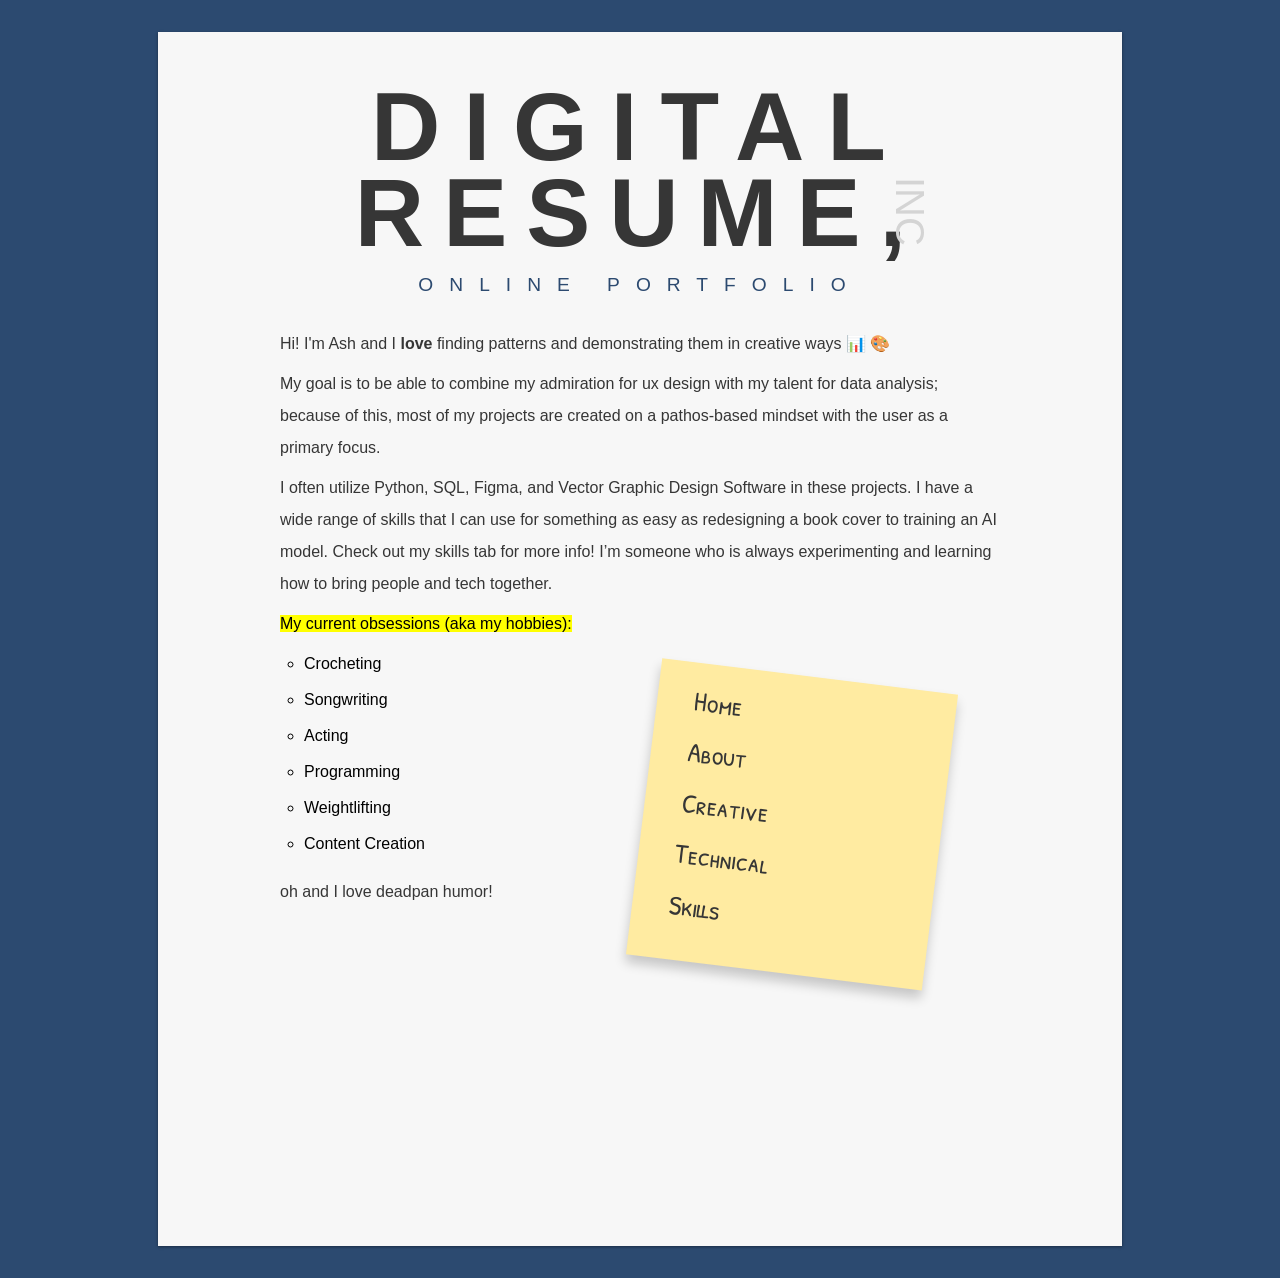
==== index.html @ c053ef1e "Update index.html" ====
<!DOCTYPE html>
<html>

<head>
  <!-- Written Font-->
  <style>
    @import url('https://fonts.googleapis.com/css2?family=Patrick+Hand+SC&display=swap');
  </style>
  <link rel="stylesheet" href="style.css">
  <title>Welcome To: Digital Resume Inc.</title>
</head>

<body>
  <div class="paper">
    <!-- logo -->
    <div class="title">
      <h1 class="title_top">DIGITAL</h1>
      <div class="title_bottom">
        <h1>RESUME,</h1>
        <span class="inc">INC</span>
      </div>
      <p class="subtitle">ONLINE PORTFOLIO</p>
    </div>
    <!-- about text and sticky note links-->
    <div class="text_box">
      <p>Hi! I'm Ash and I <b>love</b> finding patterns and demonstrating them in creative ways 📊 🎨</p>
      <p> My goal is to be able to combine my admiration for ux design with my talent for data analysis; because of
        this, most of my projects are created on a pathos-based mindset
        with the user as a primary focus.</p>
      <p>I often utilize Python, SQL, Figma, and Vector Graphic Design Software in these projects. 
        I have a wide range of skills that I can use for something as easy as redesigning a book cover to training
        an AI model. Check out my skills tab for more info!
        I’m someone who is always experimenting and learning how to bring people and tech together.</p>
      <p><mark>My current obsessions (aka my hobbies):</mark></p>
      <ul>
        <li>Crocheting</li>
        <li>Songwriting</li>
        <li>Acting</li>
        <li>Programming</li>
        <li>Weightlifting</li>
        <li>Content Creation</li>
      </ul>
      <p>oh and I love deadpan humor!</p>

      <div class="stickynote note_pos">
        <ul>
          <li><a href="home.html">Home</a></li>
          <li><a href="#" class="modalLink" data-modal="aboutModal">About</a></li>
          <li><a href="#" class="modalLink" data-modal="createModal">Creative</a></li>
          <li><a href="#" class="modalLink" data-modal="techModal">Technical</a></li>
          <li><a href="#" class="modalLink" data-modal="skillModal">Skills</a></li>
        </ul>
      </div>
    </div>


    <!--- modal information for each link ---->

    <!-- about modal -->
    <div id="aboutModal" class="modal">
      <div class="rings">
        <img src="images/design/notepad.svg" class="rings-img">
        <div class="pad_modal">
          <span class="close">&times;</span>
          <div class="about_container">
            <h2>About Me</h2>
            <div class="image_crop">
              <img src="images/about/me.jpg" class="image_shape">
            </div>
            <p>What a curious cat! My A4 sheet wasn't enough so you had to look through my office supplies. Well...
              if you haven't guessed already, this portfolio is based on <i>the Office</i> (not the UK version, never
              the UK
              version). <mark style="background: skyblue">Why?</mark><br>〰〰〰〰〰〰〰〰〰〰〰〰〰〰<br> Because I wanted my
              portfolio to showcase who I am and since this show makes up about 40% of my humor, I figured
              it would be a great theme to do. Also, this photo is my favorite photo. It's one of the very few times my
              hair
              is cooperating and I'm wearing my favorite brown overalls. It also helped that I got to eat many
              strawberries 🍓 this day.<br>〰〰〰〰〰〰〰〰〰〰〰〰〰〰〰〰〰〰〰〰〰〰〰〰〰〰〰〰〰<br>
              <b>Now enough about me.</b> Tell me about yourself... do you like bears, beets, or <i>Battlestar
                Galactica</i>?
            </p>
          </div>
        </div>
      </div>
    </div>

    <!-- creative modal -->
    <div id="createModal" class="modal">
      <div class="folder">
        <span class="close">&times;</span>
        <div class="crease"></div>
        <div class="todonote todo_pos">
          <p>This includes all my creative projects. Which mostly consist of photo editing,
            video editng, vector graphic design, ux design, and content creation. Enjoy!</p>
        </div>
        <div class="gallery">


          <div class="paper_modal">
            <div class="folder_details">
              <h2>App Recreation</h2>
              <div class="paper_image">
                <img src="images/creative/ash_7.png">
                <img src="images/creative/ash_8.png">
                <img src="images/creative/ash_9.png">
                <img src="images/creative/ash_10.png">
              </div>
              <p>I recreated my favorite (and most used) applications with vector graphic design software such as, Adobe
                Illustrator</p>
            </div>
          </div>

          <div class="paper_modal">
            <div class="folder_details">
              <h2>Clickbait Thumbnail</h2>
              <div class="paper_image">
                <img src="images/creative/ash_2.jpeg">
              </div>
              <p>I decided to practice making click-bait thumbnails as I kept seeing these type of thumbnails rise in popularity amongst YouTube content creators</p>
            </div>
          </div>

          <div class="paper_modal">
            <div class="folder_details">
              <h2>Club Invite</h2>
              <div class="paper_image">
                <img src="images/creative/ash_1.jpeg">
              </div>
              <p>I designed a university extracurricular invitation for a game development group.</p>
            </div>
          </div>


          <div class="paper_modal">
            <div class="folder_details">
              <h2>Advertisement Glow-up</h2>
              <div class="paper_image">
                <img src="images/creative/fizz.jpeg">
                <img src="images/creative/ash_3.png">
              </div>
              <p>I turned a regular image into a modernized advertisement utilizing internet slang that was popular at the time. I would like to note that on the next
                version, I plan on re-coloring it to make it pop more.</p>
            </div>
          </div>


          <div class="paper_modal">
            <div class="folder_details">
              <h2>Hello from Thailand</h2>
              <div class="paper_image">
                <img src="images/creative/ash_4.png">
              </div>
              <p>A more personal project of mine, where I created post-cards for the places I've traveled to. It's a
                great way for me to productively reminisce.</p>
            </div>
          </div>


          <div class="paper_modal">
            <div class="folder_details">
              <h2>Movie Ticket</h2>
              <div class="paper_image">
                <img src="images/creative/ash_6.png">
              </div>
              <p>Something about that old technicolor trailer we all know -- the one with the dancing refreshments and popcorn bucket -- or those old vintage movie posters where the colors popped in all the right places.
                I wanted to make something that gave me that same other-world experience.</p>
            </div>
          </div>


          <div class="paper_modal">
            <div class="folder_details">
              <h2>DiDi Movie Poster</h2>
              <div class="paper_image">
                <img src="images/creative/ash_5.png">
              </div>
              <p>I'm an avid cinema watcher so I designed a movie poster for DiDi, a coming-of-age movie that made me cry (but in a good way).</p>
            </div>
          </div>



        </div>
      </div>
    </div>



    <!-- technical modal -->
    <div id="techModal" class="modal">
      <div class="folder">
        <span class="close">&times;</span>
        <div class="crease"></div>
        <div class="todonote todo_pos">
          <p>This includes all my technical projects. Which mostly consist of web design and data analysis
            with Figma, Tableau, SQL, Python, and Jupyter. Enjoy!</p>
        </div>
        <div class="gallery">

          <div class="paper_modal">
            <div class="folder_details">
              <h2>Exploring Entertainment</h2>
              <div class="paper_image">
                <img src="images/technical/eda_1.png">
              </div>
              <p>This analysis explores Netflix’s media catalog and uncovers patterns in genre distribution, release
                strategies, and content priorities. Read more <a href="https://github.com/soyshlee/Netflix_EDA" target="_blank" rel="noopener noreferrer">here</a>.</p>
            </div>
          </div>

          <div class="paper_modal">
            <div class="folder_details">
              <h2>Raining Cats and Dogs</h2>
              <div class="paper_image">
                <img src="images/technical/catsanddogs.png">
              </div>
              <p>I created a Tableau dashboard that analyzed the patterns between
                population growth and pet ownership in the U.S. You can explore the dashboard by
                clicking <a href="https://public.tableau.com/app/profile/soyshlee/viz/RainingCatsandDogs_17750678842780/Dashboard2" target="_blank" rel="noopener noreferrer">here</a>.</p>
            </div>
          </div>

          <div class="paper_modal">
            <div class="folder_details">
              <h2>"The Office" Inspired Online Portfolio</h2>
              <div class="paper_image">
                <img src="images/technical/portfolio.png">
              </div>
              <p>I challenged myself to create my own online portfolio. This was a fun project that challenged me to
                utilize Figma to design and HTML/CSS/Javascript to create the layout of my website. Explore more with the repository by clicking <a href="https://github.com/soyshlee/soyshlee.github.io" target="_blank" rel="noopener noreferrer">here</a>.</p>
            </div>
          </div>

          <div class="paper_modal">
            <div class="folder_details">
              <h2>Funguy Game Development and Asset Creation</h2>
              <div class="paper_image">
                <img src="images/technical/fungi_2.png">
                <img src="images/technical/fungi_3.png">
              </div>
              <p>Here I coded, designed, and created 2-D game assets for a collaborative fungi inspired Unity game called, "Not a Fun Guy".</p>
            </div>
          </div>

        </div>
      </div>
    </div>

    <!-- skills modal -->
    <div id="skillModal" class="modal">
      <div class="rings">
        <img src="images/design/notepad.svg" class="rings-img">
        <div class="pad_modal">
          <span class="close">&times;</span>
          <h2>Software</h2>
          <div class="skillset_container">
            <div class="skillset_box">HTML</div>
            <div class="skillset_box">SQL</div>
            <div class="skillset_box">Python</div>
            <div class="skillset_box">Jupyter Notebooks</div>
            <div class="skillset_box">Github</div>
            <div class="skillset_box">Figma</div>
            <div class="skillset_box">Tableau</div>
            <div class="skillset_box">Microsoft Office Suite</div>
            <div class="skillset_box">Google Workspace</div>
            <div class="skillset_box">Adobe Photoshop/Affinity Photo</div>
            <div class="skillset_box">Adobe Illustrator/Affinity Photo</div>
            <div class="skillset_box">Adobe Premiere/Final Cut Pro</div>
          </div>

          <h2>Expertise</h2>
          <div class="skillset_container">
            <div class="skillset_box">Querying and Data Management</div>
            <div class="skillset_box">Experimentation and A/B Testing</div>
            <div class="skillset_box">Data Cleaning and CSV Handling</div>
            <div class="skillset_box">Project Management</div>
            <div class="skillset_box">Team Management</div>
            <div class="skillset_box">Time Management</div>
            <div class="skillset_box">Content Creation</div>
          </div>
          <h2>Certifications</h2>
          <div class="skillset_container">
            <div class="skillset_box">Foundations of User Experience Design </div>
            <div class="skillset_box">Start the UX Design Process: Empathize, Define, and Ideate</div>
            <div class="skillset_box">SQL for Data Science</div>
            <div class="skillset_box">Introduction to Front End Development</div>
            <div class="skillset_box">Authorized Temporary/Substitute Teacher</div>
            <div class="skillset_box">Level 3 Teaching English as a Foreign Language (TEFL)</div>
          </div>
          <h2>Language</h2>
          <div class="skillset_container">
            <div class="skillset_box">English</div>
            <div class="skillset_box">Spanish</div>
          </div>
        </div>
      </div>
    </div>

    <script src="modal.js"></script>

</body>


</html>
---- style.css ----
/* this affects the entire document */
* {
  margin: 0;
  padding: 0;
}

body {
  display: flex;
  justify-content: center;
  align-items: center;
  background-color: #2C4A70;
  min-height: 100vh;
  padding: 2rem;
  font-family: Verdana, Geneva, Tahoma, sans-serif;
}

/* paper container */
.paper {
  display: flex;
  flex-direction: column;
  align-items: center;
  background: #f7f7f7;
  width: min(80vw, 900px);
  min-height: 60vh;
  box-shadow: 0px 1px 3px rgba(0, 0, 0, 0.408);
  padding: 2rem;

}

/* logo styles */
.title {
  display: inline-flex;
  flex-direction: column;
  align-items: center;
  font-family: Impact, Haettenschweiler, 'Arial Narrow Bold', sans-serif;
  padding-top: 2rem;
}

.title_bottom {
  display: flex;
  align-items: center;
  position: relative;
}

.title_bottom h1,
.title_top {
  margin: 0;
  font-size: 6rem;
  letter-spacing: 19px;
  margin-top: -1.5rem;
  color: #363636;
}

.title_top {
  letter-spacing: 23px;
}

.inc {
  position: absolute;
  writing-mode: vertical-lr;
  top: -.3rem;
  right: -.4rem;
  font-size: 2.5rem;
  color: #d4d4d4;
}

.subtitle {
  margin-top: .4rem;
  font-size: 1.2rem;
  letter-spacing: 16px;
  color: #2C4A70;
  font-family: Verdana, Geneva, Tahoma, sans-serif;
}

/* paper text box and sticky note links */
.text_box {
  width: 80%;
  margin: 2rem auto 0;
  line-height: 2;
  font-size: 1rem;
  font-family: Verdana, Geneva, Tahoma, sans-serif
}

.text_box p {
  margin-bottom: .5rem;
  color: #363636;
}

.text_box ul {
  list-style-type: circle;
  padding-left: 1.5rem;
  margin-bottom: 1rem;
}

.text_box li {
  margin-bottom: .25rem;
}

.stickynote {
  align-items: center;
  justify-content: center;
  position: relative;
  width: 40%;
  aspect-ratio: 1/1;
  background-color: #FFEBA1;
  box-shadow: 0px 8px 12px rgba(0, 0, 0, 0.2);
  padding: .3rem;
}

.stickynote ul li {
  font-family: "Patrick Hand SC", Verdana, Geneva, Tahoma, sans-serif;
  line-height: 1;
  padding-top: 20px;
  font-size: 1.7rem;
  list-style-type: none;
}

.stickynote a {
  text-decoration: none;
  padding: .5rem;
  color: #363636;
}

.stickynote a:hover {
  background-color: #a9d2e3;
  transition: background-color 0.3s ease-in-out;
}

.note_pos {
  transform: rotate(7deg) translateX(-5px);
  left: 23rem;
  bottom: 15rem;
}

/* modals and decor*/
.modal {
  display: none;
  position: fixed;
  z-index: 14;
  justify-content: center;
  align-items: center;
  inset: 0;
  overflow: auto;
  /*dim everything else*/
  background-color: rgba(0, 0, 0, 0.4);
}


/** folder modal decor **/

.folder {
  position: relative;
  padding: 40px;
  width: 100%;
  max-width: 750px;
  min-height: 450px;
  border-radius: 20px;
  background-color: #ffe791;
  box-shadow: 0 10px 25px rgba(0, 0, 0, 0.218);
  overflow-y: auto;
}

.crease {
  border-left: 6px solid #f0d785;
  height: 530px;
  position: absolute;
  left: 50%;
  top: 0;
  transform: translateX(-50%);
}

.paper_modal {
  position: relative;
  background: #f7f7f7;
  border: 1px solid lightgray;
  border-top: 4px solid #a9d2e3;
  padding: 15px;
  box-shadow: 4px 4px 0px rgba(0, 0, 0, 0.04);
}

.gallery {
  display: flex;
  flex-direction: column;
  gap: 40px;
  padding: 15px;
  overflow-y: auto;
  position: absolute;
  top: 20px;
  right: 25px;
  bottom: 20px;
  width: 350px;
}

.folder_details h2 {
  font-family: Verdana, Geneva, Tahoma, sans-serif;
  color: #2C4A70;
  margin: 25px 0px 10px 2px;
  letter-spacing: 1.2px;
  font-size: 1rem;
}

.folder_details p {
  font-family: Verdana, Geneva, Tahoma, sans-serif;
  font-size: 0.7rem;
  color: #363636;
  line-height: 1.5;
  margin: 15px 2px 0px 2px;
}

.folder_details a:hover{
  color:#a9d2e3;
  transition: color .2s ease-in-out;
}

.paper_image {
  padding: 10px;
  margin-bottom: 15px;
  overflow: hidden;
  border: 1.3px solid lightgrey;
}

.paper_image img {
  width: 100%;
  height: auto;
  display: block;
  filter: grayscale(20%);
}


.todonote {
  align-items: center;
  justify-content: center;
  position: relative;
  width: 30%;
  aspect-ratio: 1/1;
  background-color: #a9d2e3;
  box-shadow: 6px 4px 10px rgba(0, 0, 0, 0.2);
  padding: .3rem;
}

.todo_pos {
  transform: rotate(-10deg);
  left: 5%;
  top: 80px;
}

.todo_pos p {
  font-family: "Patrick Hand SC", Verdana, Geneva, Tahoma, sans-serif;
  line-height: 1.5;
  font-size: 1.2rem;
  padding: 12px;
}



/** notepad modal decor **/
.pad_modal {
  box-sizing: border-box;
  padding: 24px;
  width: 100%;
  max-width: 500px;
  height: 600px;
  max-height: 80vh;
  border-radius: 20px;
  background-color: #f7f7f7;
  box-shadow: 0 10px 25px rgba(0, 0, 0, 0.218);
  overflow-y: auto;
  position: relative;
}

.pad_modal h2 {
  font-family: Verdana, Geneva, Tahoma, sans-serif;
  color: #2C4A70;
  padding-top: 1rem;
  padding-bottom: 1rem;
  letter-spacing: 1.2px;
  font-size: 1.2rem;
  margin: 0px 0px 15px 0px;
  border-bottom: 2px solid #a9d2e3;
}

.pad_modal p {
  color: #363636;
  line-height: 1.5;
  font-size: 14px;
}

.pad_modal::-webkit-scrollbar {
  width: 10px;
}

.pad_modal::-webkit-scrollbar-track {
  background: transparent;
  margin: 20px;
}

.pad_modal::-webkit-scrollbar-thumb {
  background: lightgray;
  border-radius: 10px;
  border: 2px solid white;
}

.pad_modal::-webkit-scrollbar-thumb:hover {
  background: #a9d2e3;
}

.rings {
  position: relative;
}

.rings .rings-img {
  position: absolute;
  top: -235px;
  left: 50%;
  transform: translateX(-50%);
  width: 500px;
  z-index: 16;
}

/** modal close button **/
.close {
  color: darkgray;
  position: sticky;
  float: right;
  font-size: 25px;
  font-weight: bold;
  z-index: 17;
}

.close:hover,
.close:focus {
  color: #a9d2e3;
  text-decoration: none;
  cursor: pointer;
  transition: color 0.4s ease;
}

/* about section*/
.about_container {
  display: block;
  padding: 10px 20px;
}

/* creative section*/
.creative_container {
  display: block;
  padding: 10px 20px;
}

/*skills section*/
.skillset_container {
  display: grid;
  grid-template-columns: repeat(2, 1fr);
  gap: 12px;
  margin-bottom: 30px;
}

.skillset_box {
  display: flex;
  color: #363636;
  font-family: Verdana, Geneva, Tahoma, sans-serif;
  box-shadow: 0 2px 4px rgba(0, 0, 0, 0.174);
  border-radius: 12px;
  padding: 10px;
  font-weight: 500;
  font-size: 0.95rem;
  min-height: 45px;
  line-height: 1.2;
  justify-content: center;
  align-items: center;
  text-align: center;
}

/* for images */
img {
  display: inline;
}

.image_crop {
  float: left;
  margin: 8px 8px 0px 0px;
  width: 15vw;
  aspect-ratio: 1;
  overflow: hidden;
  border: 2px solid #a9d2e3;
}

.image_shape {
  width: 100%;
  height: 100%;
  object-fit: cover;
  object-position: center;
  image-rendering: crisp-edges;
}
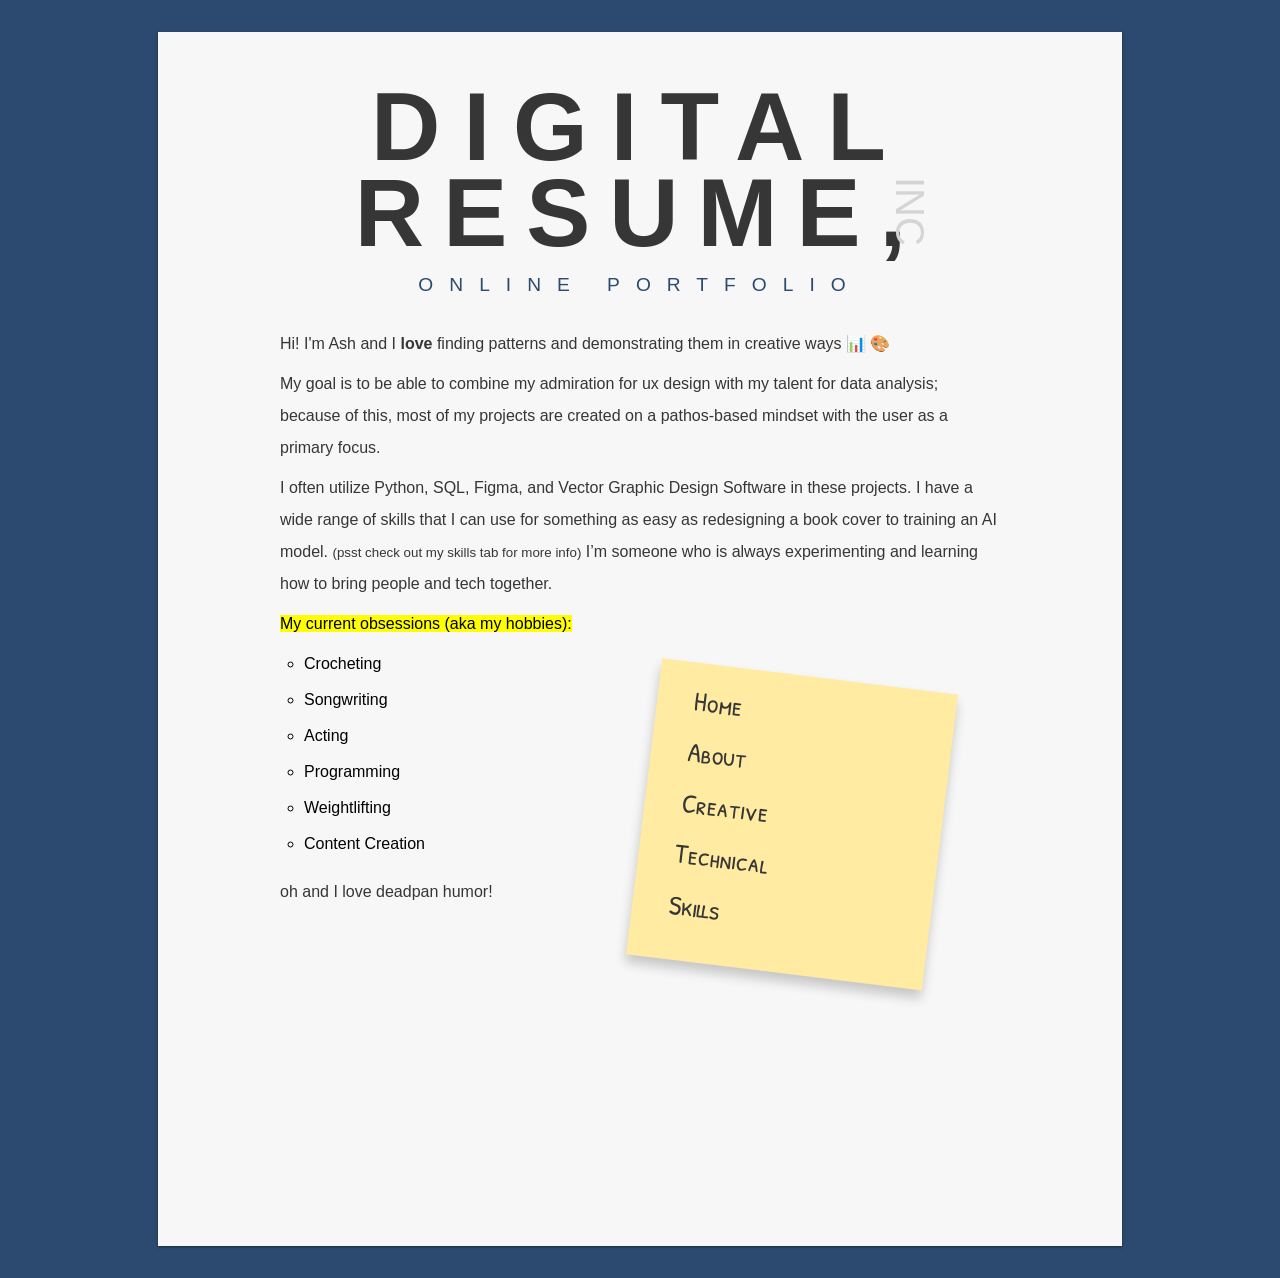
==== commit b8325fdb: "Update index.html" ====
--- a/index.html
+++ b/index.html
@@ -29,7 +29,7 @@
         with the user as a primary focus.</p>
       <p>I often utilize Python, SQL, Figma, and Vector Graphic Design Software in these projects. 
         I have a wide range of skills that I can use for something as easy as redesigning a book cover to training
-        an AI model. Check out my skills tab for more info!
+        an AI model. <small>(psst check out my skills tab for more info)</small>
         I’m someone who is always experimenting and learning how to bring people and tech together.</p>
       <p><mark>My current obsessions (aka my hobbies):</mark></p>
       <ul>
@@ -44,7 +44,7 @@
 
       <div class="stickynote note_pos">
         <ul>
-          <li><a href="home.html">Home</a></li>
+          <li><a href="index.html">Home</a></li>
           <li><a href="#" class="modalLink" data-modal="aboutModal">About</a></li>
           <li><a href="#" class="modalLink" data-modal="createModal">Creative</a></li>
           <li><a href="#" class="modalLink" data-modal="techModal">Technical</a></li>
@@ -69,13 +69,10 @@
             </div>
             <p>What a curious cat! My A4 sheet wasn't enough so you had to look through my office supplies. Well...
               if you haven't guessed already, this portfolio is based on <i>the Office</i> (not the UK version, never
-              the UK
-              version). <mark style="background: skyblue">Why?</mark><br>〰〰〰〰〰〰〰〰〰〰〰〰〰〰<br> Because I wanted my
-              portfolio to showcase who I am and since this show makes up about 40% of my humor, I figured
-              it would be a great theme to do. Also, this photo is my favorite photo. It's one of the very few times my
-              hair
-              is cooperating and I'm wearing my favorite brown overalls. It also helped that I got to eat many
-              strawberries 🍓 this day.<br>〰〰〰〰〰〰〰〰〰〰〰〰〰〰〰〰〰〰〰〰〰〰〰〰〰〰〰〰〰<br>
+              the UK version). <mark style="background: skyblue">Why?</mark><br>〰〰〰〰〰〰〰〰〰〰〰〰〰〰<br> Because I wanted my
+              portfolio to showcase who I am and since this show built about 40% of my humor, I figured
+              it would be the perfect theme. Also, this photo is my favorite photo. It's one of my very few good hair days, I'm wearing my
+              favorite brown overalls, <i>and</i> I got to eat many strawberries 🍓 that day.<br>〰〰〰〰〰〰〰〰〰〰〰〰〰〰〰〰〰〰〰〰〰〰〰〰〰〰〰〰〰<br>
               <b>Now enough about me.</b> Tell me about yourself... do you like bears, beets, or <i>Battlestar
                 Galactica</i>?
             </p>
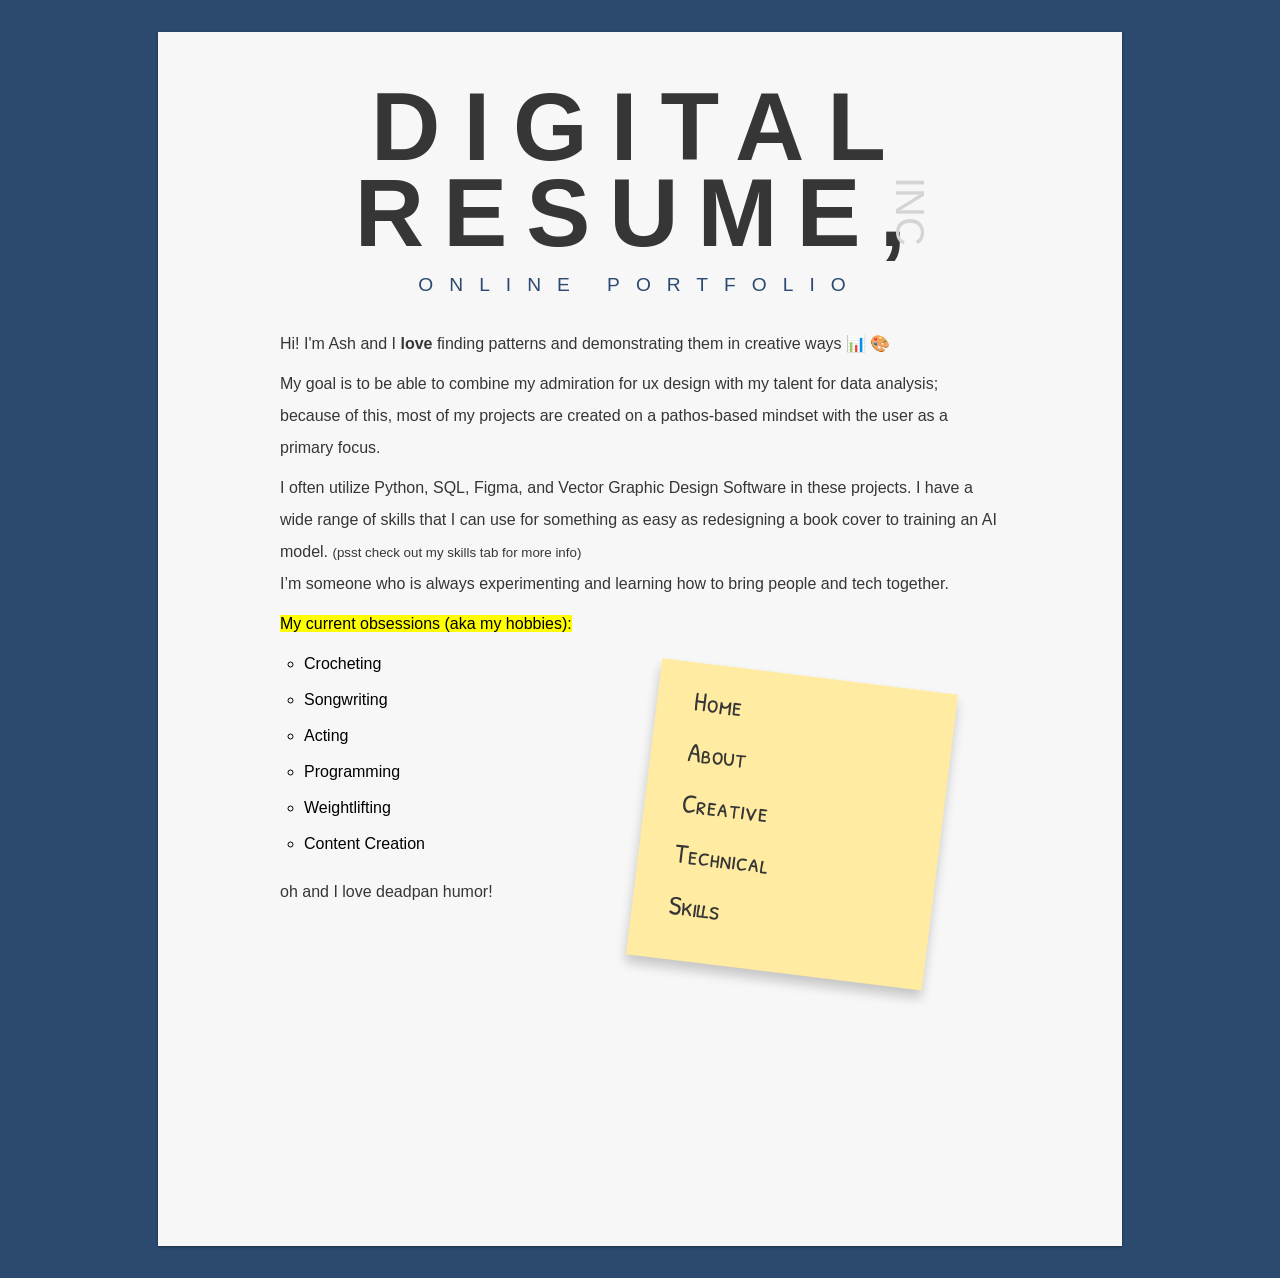
==== commit f5a7805f: "Update index.html" ====
--- a/index.html
+++ b/index.html
@@ -29,7 +29,7 @@
         with the user as a primary focus.</p>
       <p>I often utilize Python, SQL, Figma, and Vector Graphic Design Software in these projects. 
         I have a wide range of skills that I can use for something as easy as redesigning a book cover to training
-        an AI model. <small>(psst check out my skills tab for more info)</small>
+        an AI model. <small>(psst check out my skills tab for more info)</small><br>
         I’m someone who is always experimenting and learning how to bring people and tech together.</p>
       <p><mark>My current obsessions (aka my hobbies):</mark></p>
       <ul>
